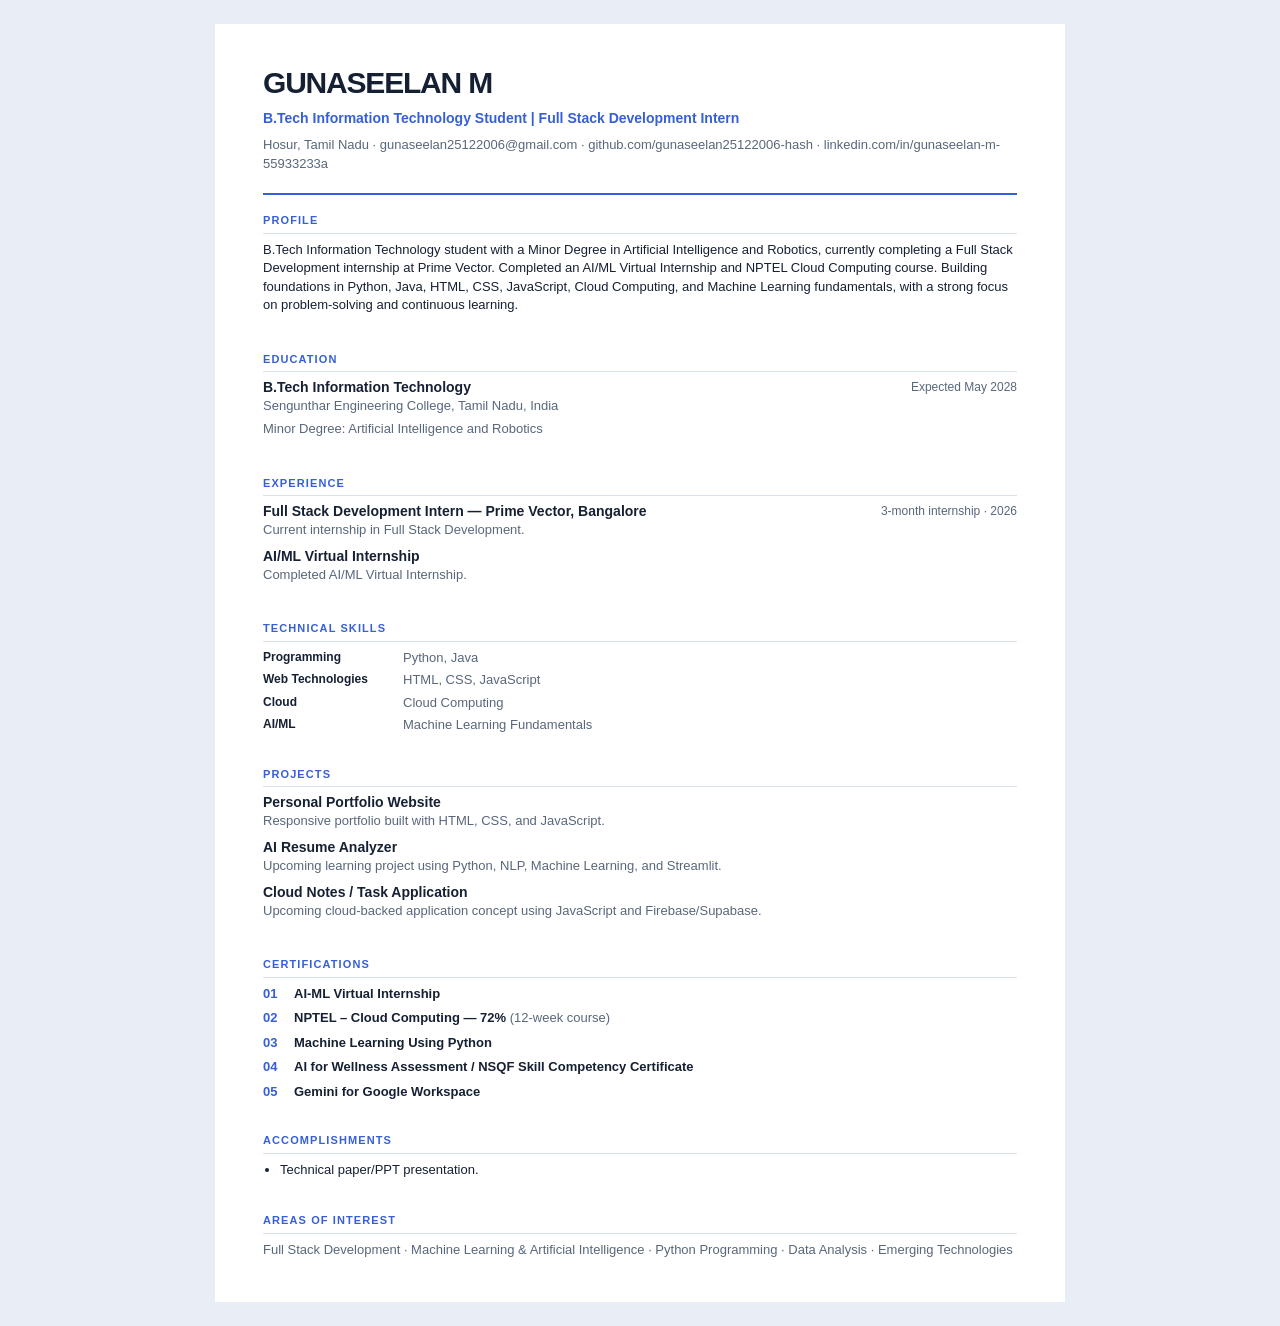
==== resume.html @ 649015e6 "Initial portfolio upload" ====
<!doctype html>
<html lang="en">
<head>
  <meta charset="UTF-8">
  <meta name="viewport" content="width=device-width, initial-scale=1.0">
  <meta name="description" content="Resume of Gunaseelan M, B.Tech Information Technology student and Full Stack Development Intern.">
  <title>Gunaseelan M | Resume</title>
  <style>
    :root{--ink:#162033;--muted:#59677b;--accent:#365fd8;--line:#d9e1ee;--soft:#f5f7fb}*{box-sizing:border-box}html{background:#e9edf5}body{max-width:850px;min-height:1100px;margin:24px auto;padding:38px 48px;background:#fff;color:var(--ink);font:13px/1.42 Arial,Helvetica,sans-serif}header{border-bottom:2px solid var(--accent);padding-bottom:15px}h1,h2,h3,p{margin:0}h1{font-size:30px;letter-spacing:-.04em;text-transform:uppercase}header>p:first-of-type{margin-top:4px;font-size:14px;font-weight:700;color:var(--accent)}header>p:last-of-type{margin-top:8px;color:var(--muted)}a{color:inherit;text-decoration:none}main{display:grid;gap:14px}section{break-inside:avoid}h2{margin:18px 0 7px;padding-bottom:4px;border-bottom:1px solid var(--line);color:var(--accent);font-size:11px;letter-spacing:.1em;text-transform:uppercase}h3{font-size:14px;line-height:1.25}p{margin-bottom:5px}.muted{color:var(--muted)}.entry{margin-bottom:9px}.entry:last-child{margin-bottom:0}.entry-head{display:flex;justify-content:space-between;gap:16px}.entry-head .date{white-space:nowrap;color:var(--muted);font-size:12px}.skills{display:grid;grid-template-columns:125px 1fr;gap:4px 15px}.skills strong{font-size:12px}.skills span{color:var(--muted)}ul{margin:4px 0 0;padding-left:17px}li{margin:2px 0}.certifications{display:grid;gap:6px}.certification{display:grid;grid-template-columns:23px 1fr;gap:8px}.certification strong{color:var(--accent)}.certification p{margin:0}.interest-list{color:var(--muted)}@media print{html{background:#fff}body{max-width:none;min-height:0;margin:0;padding:24px 34px;box-shadow:none}a{color:inherit}}@media(max-width:650px){body{min-height:0;margin:0;padding:26px 22px}.entry-head{display:block}.entry-head .date{display:block;margin-top:2px}.skills{grid-template-columns:1fr;gap:1px 0}}
  </style>
</head>
<body>
  <header>
    <h1>Gunaseelan M</h1>
    <p>B.Tech Information Technology Student | Full Stack Development Intern</p>
    <p>Hosur, Tamil Nadu · <a href="mailto:gunaseelan25122006@gmail.com">gunaseelan25122006@gmail.com</a> · <a href="https://github.com/gunaseelan25122006-hash">github.com/gunaseelan25122006-hash</a> · <a href="https://www.linkedin.com/in/gunaseelan-m-55933233a">linkedin.com/in/gunaseelan-m-55933233a</a></p>
  </header>
  <main>
    <section>
      <h2>Profile</h2>
      <p>B.Tech Information Technology student with a Minor Degree in Artificial Intelligence and Robotics, currently completing a Full Stack Development internship at Prime Vector. Completed an AI/ML Virtual Internship and NPTEL Cloud Computing course. Building foundations in Python, Java, HTML, CSS, JavaScript, Cloud Computing, and Machine Learning fundamentals, with a strong focus on problem-solving and continuous learning.</p>
    </section>
    <section>
      <h2>Education</h2>
      <div class="entry"><div class="entry-head"><h3>B.Tech Information Technology</h3><span class="date">Expected May 2028</span></div><p class="muted">Sengunthar Engineering College, Tamil Nadu, India</p><p class="muted">Minor Degree: Artificial Intelligence and Robotics</p></div>
    </section>
    <section>
      <h2>Experience</h2>
      <div class="entry"><div class="entry-head"><h3>Full Stack Development Intern — Prime Vector, Bangalore</h3><span class="date">3-month internship · 2026</span></div><p class="muted">Current internship in Full Stack Development.</p></div>
      <div class="entry"><div class="entry-head"><h3>AI/ML Virtual Internship</h3></div><p class="muted">Completed AI/ML Virtual Internship.</p></div>
    </section>
    <section>
      <h2>Technical Skills</h2>
      <div class="skills"><strong>Programming</strong><span>Python, Java</span><strong>Web Technologies</strong><span>HTML, CSS, JavaScript</span><strong>Cloud</strong><span>Cloud Computing</span><strong>AI/ML</strong><span>Machine Learning Fundamentals</span></div>
    </section>
    <section>
      <h2>Projects</h2>
      <div class="entry"><h3>Personal Portfolio Website</h3><p class="muted">Responsive portfolio built with HTML, CSS, and JavaScript.</p></div>
      <div class="entry"><h3>AI Resume Analyzer</h3><p class="muted">Upcoming learning project using Python, NLP, Machine Learning, and Streamlit.</p></div>
      <div class="entry"><h3>Cloud Notes / Task Application</h3><p class="muted">Upcoming cloud-backed application concept using JavaScript and Firebase/Supabase.</p></div>
    </section>
    <section>
      <h2>Certifications</h2>
      <div class="certifications"><div class="certification"><strong>01</strong><p><b>AI-ML Virtual Internship</b></p></div><div class="certification"><strong>02</strong><p><b>NPTEL – Cloud Computing — 72%</b> <span class="muted">(12-week course)</span></p></div><div class="certification"><strong>03</strong><p><b>Machine Learning Using Python</b></p></div><div class="certification"><strong>04</strong><p><b>AI for Wellness Assessment / NSQF Skill Competency Certificate</b></p></div><div class="certification"><strong>05</strong><p><b>Gemini for Google Workspace</b></p></div></div>
    </section>
    <section>
      <h2>Accomplishments</h2>
      <ul><li>Technical paper/PPT presentation.</li></ul>
    </section>
    <section>
      <h2>Areas of Interest</h2>
      <p class="interest-list">Full Stack Development · Machine Learning & Artificial Intelligence · Python Programming · Data Analysis · Emerging Technologies</p>
    </section>
  </main>
</body>
</html>
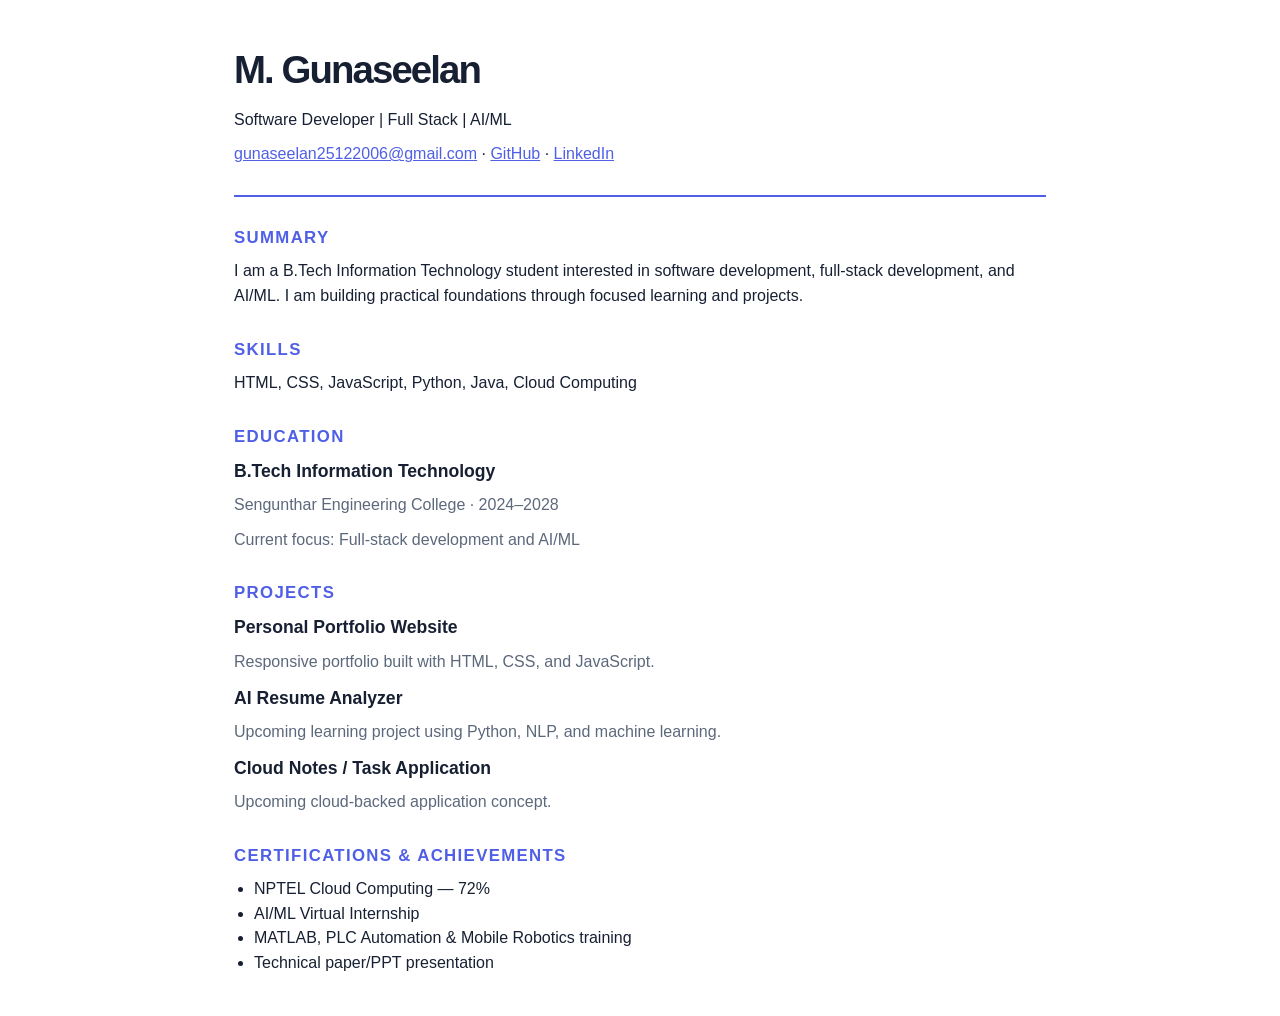
==== commit 8731bbdc: "updated portfolio" ====
--- a/resume.html
+++ b/resume.html
@@ -1,56 +1,126 @@
 <!doctype html>
 <html lang="en">
-<head>
-  <meta charset="UTF-8">
-  <meta name="viewport" content="width=device-width, initial-scale=1.0">
-  <meta name="description" content="Resume of Gunaseelan M, B.Tech Information Technology student and Full Stack Development Intern.">
-  <title>Gunaseelan M | Resume</title>
-  <style>
-    :root{--ink:#162033;--muted:#59677b;--accent:#365fd8;--line:#d9e1ee;--soft:#f5f7fb}*{box-sizing:border-box}html{background:#e9edf5}body{max-width:850px;min-height:1100px;margin:24px auto;padding:38px 48px;background:#fff;color:var(--ink);font:13px/1.42 Arial,Helvetica,sans-serif}header{border-bottom:2px solid var(--accent);padding-bottom:15px}h1,h2,h3,p{margin:0}h1{font-size:30px;letter-spacing:-.04em;text-transform:uppercase}header>p:first-of-type{margin-top:4px;font-size:14px;font-weight:700;color:var(--accent)}header>p:last-of-type{margin-top:8px;color:var(--muted)}a{color:inherit;text-decoration:none}main{display:grid;gap:14px}section{break-inside:avoid}h2{margin:18px 0 7px;padding-bottom:4px;border-bottom:1px solid var(--line);color:var(--accent);font-size:11px;letter-spacing:.1em;text-transform:uppercase}h3{font-size:14px;line-height:1.25}p{margin-bottom:5px}.muted{color:var(--muted)}.entry{margin-bottom:9px}.entry:last-child{margin-bottom:0}.entry-head{display:flex;justify-content:space-between;gap:16px}.entry-head .date{white-space:nowrap;color:var(--muted);font-size:12px}.skills{display:grid;grid-template-columns:125px 1fr;gap:4px 15px}.skills strong{font-size:12px}.skills span{color:var(--muted)}ul{margin:4px 0 0;padding-left:17px}li{margin:2px 0}.certifications{display:grid;gap:6px}.certification{display:grid;grid-template-columns:23px 1fr;gap:8px}.certification strong{color:var(--accent)}.certification p{margin:0}.interest-list{color:var(--muted)}@media print{html{background:#fff}body{max-width:none;min-height:0;margin:0;padding:24px 34px;box-shadow:none}a{color:inherit}}@media(max-width:650px){body{min-height:0;margin:0;padding:26px 22px}.entry-head{display:block}.entry-head .date{display:block;margin-top:2px}.skills{grid-template-columns:1fr;gap:1px 0}}
-  </style>
-</head>
-<body>
-  <header>
-    <h1>Gunaseelan M</h1>
-    <p>B.Tech Information Technology Student | Full Stack Development Intern</p>
-    <p>Hosur, Tamil Nadu · <a href="mailto:gunaseelan25122006@gmail.com">gunaseelan25122006@gmail.com</a> · <a href="https://github.com/gunaseelan25122006-hash">github.com/gunaseelan25122006-hash</a> · <a href="https://www.linkedin.com/in/gunaseelan-m-55933233a">linkedin.com/in/gunaseelan-m-55933233a</a></p>
-  </header>
-  <main>
-    <section>
-      <h2>Profile</h2>
-      <p>B.Tech Information Technology student with a Minor Degree in Artificial Intelligence and Robotics, currently completing a Full Stack Development internship at Prime Vector. Completed an AI/ML Virtual Internship and NPTEL Cloud Computing course. Building foundations in Python, Java, HTML, CSS, JavaScript, Cloud Computing, and Machine Learning fundamentals, with a strong focus on problem-solving and continuous learning.</p>
-    </section>
-    <section>
-      <h2>Education</h2>
-      <div class="entry"><div class="entry-head"><h3>B.Tech Information Technology</h3><span class="date">Expected May 2028</span></div><p class="muted">Sengunthar Engineering College, Tamil Nadu, India</p><p class="muted">Minor Degree: Artificial Intelligence and Robotics</p></div>
-    </section>
-    <section>
-      <h2>Experience</h2>
-      <div class="entry"><div class="entry-head"><h3>Full Stack Development Intern — Prime Vector, Bangalore</h3><span class="date">3-month internship · 2026</span></div><p class="muted">Current internship in Full Stack Development.</p></div>
-      <div class="entry"><div class="entry-head"><h3>AI/ML Virtual Internship</h3></div><p class="muted">Completed AI/ML Virtual Internship.</p></div>
-    </section>
-    <section>
-      <h2>Technical Skills</h2>
-      <div class="skills"><strong>Programming</strong><span>Python, Java</span><strong>Web Technologies</strong><span>HTML, CSS, JavaScript</span><strong>Cloud</strong><span>Cloud Computing</span><strong>AI/ML</strong><span>Machine Learning Fundamentals</span></div>
-    </section>
-    <section>
-      <h2>Projects</h2>
-      <div class="entry"><h3>Personal Portfolio Website</h3><p class="muted">Responsive portfolio built with HTML, CSS, and JavaScript.</p></div>
-      <div class="entry"><h3>AI Resume Analyzer</h3><p class="muted">Upcoming learning project using Python, NLP, Machine Learning, and Streamlit.</p></div>
-      <div class="entry"><h3>Cloud Notes / Task Application</h3><p class="muted">Upcoming cloud-backed application concept using JavaScript and Firebase/Supabase.</p></div>
-    </section>
-    <section>
-      <h2>Certifications</h2>
-      <div class="certifications"><div class="certification"><strong>01</strong><p><b>AI-ML Virtual Internship</b></p></div><div class="certification"><strong>02</strong><p><b>NPTEL – Cloud Computing — 72%</b> <span class="muted">(12-week course)</span></p></div><div class="certification"><strong>03</strong><p><b>Machine Learning Using Python</b></p></div><div class="certification"><strong>04</strong><p><b>AI for Wellness Assessment / NSQF Skill Competency Certificate</b></p></div><div class="certification"><strong>05</strong><p><b>Gemini for Google Workspace</b></p></div></div>
-    </section>
-    <section>
-      <h2>Accomplishments</h2>
-      <ul><li>Technical paper/PPT presentation.</li></ul>
-    </section>
-    <section>
-      <h2>Areas of Interest</h2>
-      <p class="interest-list">Full Stack Development · Machine Learning & Artificial Intelligence · Python Programming · Data Analysis · Emerging Technologies</p>
-    </section>
-  </main>
-</body>
+  <head>
+    <meta charset="UTF-8" />
+    <meta name="viewport" content="width=device-width, initial-scale=1.0" />
+    <title>M. Gunaseelan | Resume</title>
+    <style>
+      :root {
+        --ink: #172033;
+        --muted: #5c687b;
+        --accent: #4f5fe6;
+        --line: #dbe1ed;
+      }
+      * {
+        box-sizing: border-box;
+      }
+      body {
+        max-width: 860px;
+        margin: 40px auto;
+        padding: 0 24px;
+        color: var(--ink);
+        font:
+          16px/1.55 Arial,
+          sans-serif;
+      }
+      header {
+        border-bottom: 2px solid var(--accent);
+        padding-bottom: 18px;
+      }
+      h1,
+      h2,
+      h3 {
+        margin: 0 0 8px;
+      }
+      h1 {
+        font-size: 2.4rem;
+        letter-spacing: -0.05em;
+      }
+      h2 {
+        margin-top: 28px;
+        color: var(--accent);
+        font-size: 1.05rem;
+        text-transform: uppercase;
+        letter-spacing: 0.08em;
+      }
+      h3 {
+        font-size: 1.1rem;
+      }
+      p {
+        margin: 0 0 10px;
+      }
+      .muted {
+        color: var(--muted);
+      }
+      a {
+        color: var(--accent);
+      }
+      ul {
+        padding-left: 20px;
+        margin-top: 6px;
+      }
+      @media print {
+        body {
+          margin: 0;
+        }
+      }
+    </style>
+  </head>
+  <body>
+    <header>
+      <h1>M. Gunaseelan</h1>
+      <p>Software Developer | Full Stack | AI/ML</p>
+      <p>
+        <a href="mailto:gunaseelan25122006@gmail.com"
+          >gunaseelan25122006@gmail.com</a
+        >
+        · <a href="https://github.com/gunaseelan25122006-hash">GitHub</a> ·
+        <a href="https://www.linkedin.com/in/gunaseelan-m-55933233a"
+          >LinkedIn</a
+        >
+      </p>
+    </header>
+    <main>
+      <section>
+        <h2>Summary</h2>
+        <p>
+          I am a B.Tech Information Technology student interested in software
+          development, full-stack development, and AI/ML. I am building
+          practical foundations through focused learning and projects.
+        </p>
+      </section>
+      <section>
+        <h2>Skills</h2>
+        <p>HTML, CSS, JavaScript, Python, Java, Cloud Computing</p>
+      </section>
+      <section>
+        <h2>Education</h2>
+        <h3>B.Tech Information Technology</h3>
+        <p class="muted">Sengunthar Engineering College · 2024–2028</p>
+        <p class="muted">Current focus: Full-stack development and AI/ML</p>
+      </section>
+      <section>
+        <h2>Projects</h2>
+        <h3>Personal Portfolio Website</h3>
+        <p class="muted">
+          Responsive portfolio built with HTML, CSS, and JavaScript.
+        </p>
+        <h3>AI Resume Analyzer</h3>
+        <p class="muted">
+          Upcoming learning project using Python, NLP, and machine learning.
+        </p>
+        <h3>Cloud Notes / Task Application</h3>
+        <p class="muted">Upcoming cloud-backed application concept.</p>
+      </section>
+      <section>
+        <h2>Certifications & achievements</h2>
+        <ul>
+          <li>NPTEL Cloud Computing — 72%</li>
+          <li>AI/ML Virtual Internship</li>
+          <li>MATLAB, PLC Automation & Mobile Robotics training</li>
+          <li>Technical paper/PPT presentation</li>
+        </ul>
+      </section>
+    </main>
+  </body>
 </html>
